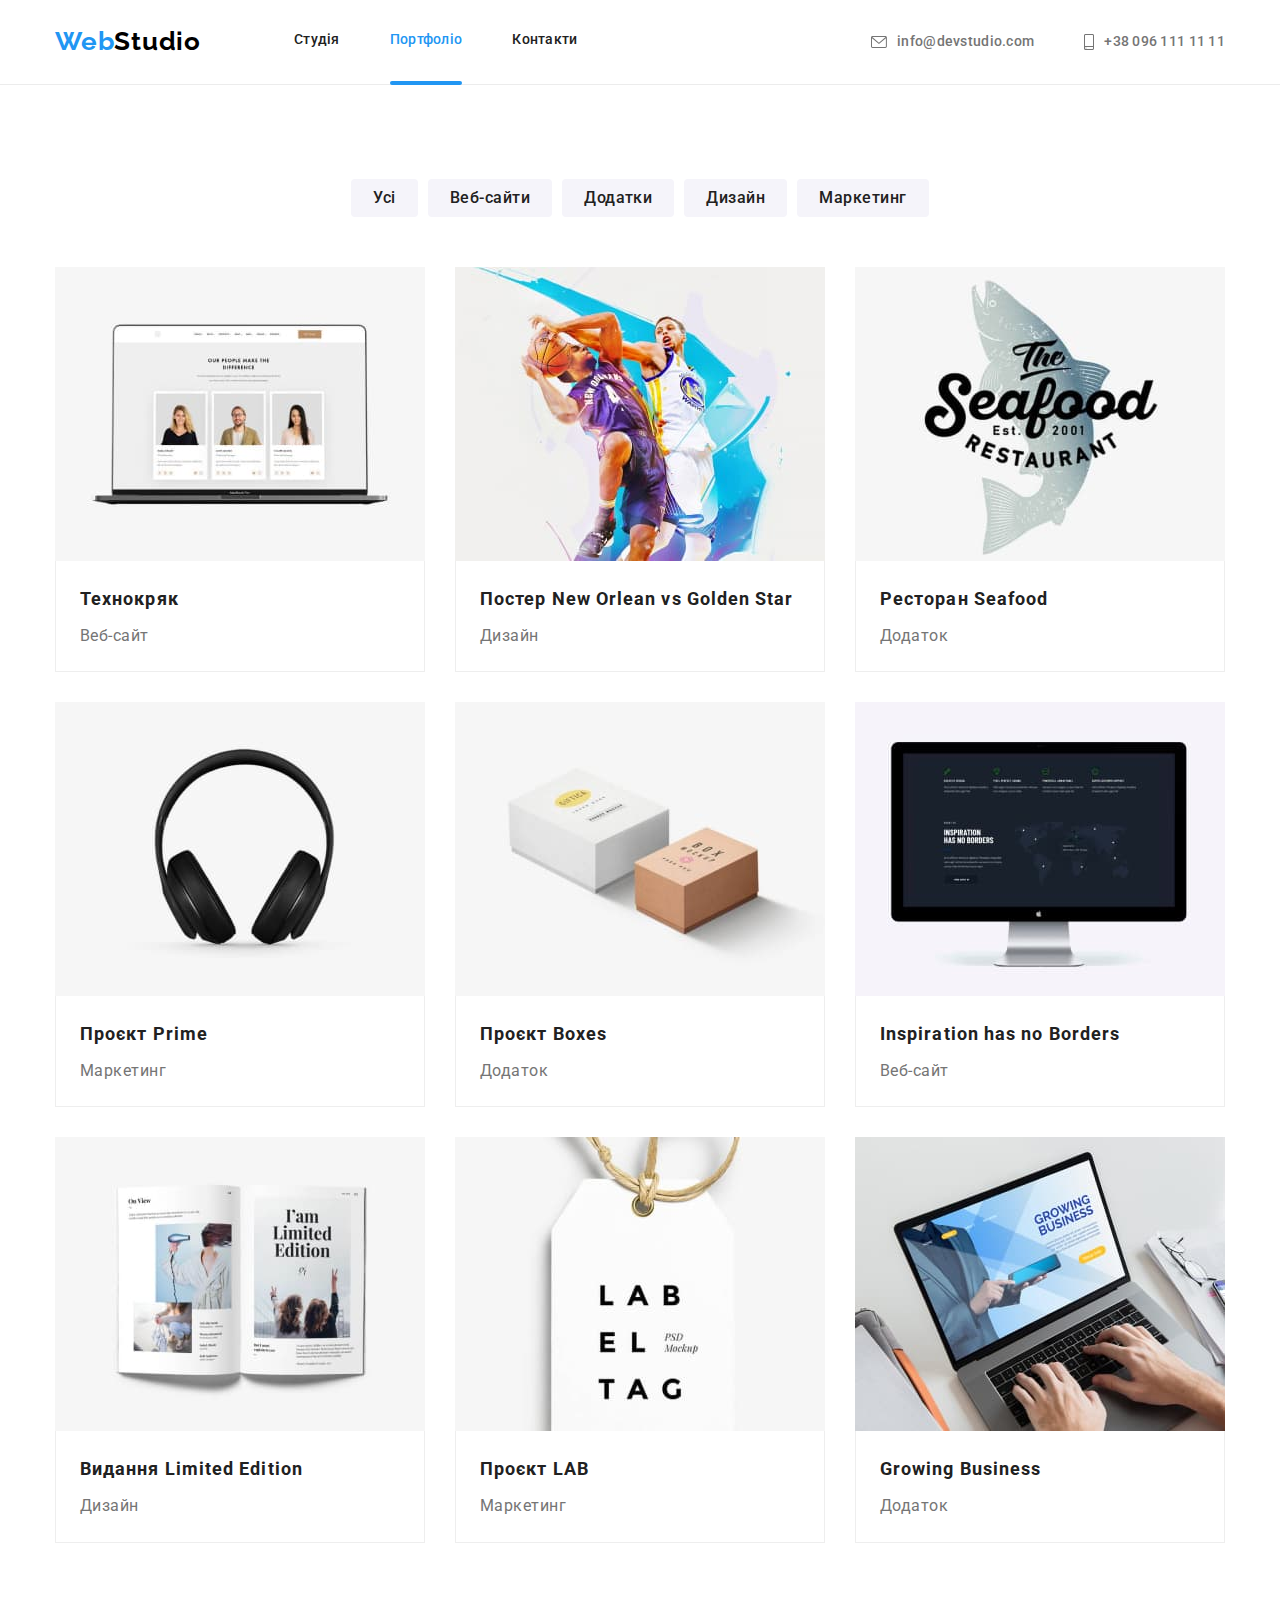
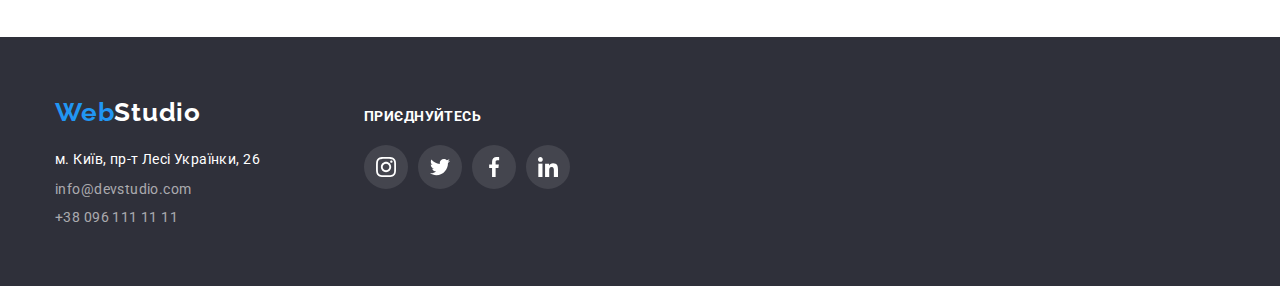
==== portfolio.html @ c05720f3 "Розмітка форми і розсилки в футері" ====
<!DOCTYPE html>
<html lang="uk">
<head>
    <meta charset="UTF-8">
    <meta http-equiv="X-UA-Compatible" content="IE=edge">
    <meta name="viewport" content="width=device-width, initial-scale=1.0">
    <link rel="preconnect" href="https://fonts.googleapis.com">
    <link rel="preconnect" href="https://fonts.gstatic.com" crossorigin>
    <link href="https://fonts.googleapis.com/css2?family=Raleway:wght@700&family=Roboto:wght@400;500;700;900&display=swap"
        rel="stylesheet" 
    />
    <link rel="stylesheet" href="https://cdn.jsdelivr.net/npm/modern-normalize@1.1.0/modern-normalize.min.css" />
    <link rel="stylesheet" href="./css/style.css">
    <title>Портфоліо</title>
    
</head>
<body>
    <!--====================Шапка сторінки-->
    <header class="page-header">
        <div class="container page-header-container">
            <nav class="navigation-header">
                <a href="./index.html" class="logo">Web<span class="wrap">Studio</span></a>
                <ul class="site-nav list">
                    <li class="item"><a href="./index.html" class="link">Студія</a></li>
                    <li class="item"><a href="./portfolio.html" class="link current second">Портфоліо</a></li>
                    <li class="item"><a href="" class="link">Контакти</a></li>
                </ul>
            </nav>
            <ul class="contacts-nav list">
                <li class="contact-nav-item"><a href="mailto:info@devstudio.com" class="mail-link link">
                        <svg class="nav-mail-icon" width="16" height="12">
                            <use href="./images/sprite-icons.svg.svg#icon-mail"></use>
                        </svg>
                        info@devstudio.com</a></li>
                <li class="contact-nav-item"><a href="tel:+380961111111" class="tel-link link">
                        <svg class="nav-tel-icon" width="10" height="16">
                            <use href="./images/sprite-icons.svg.svg#icon-smartphone"></use>
                        </svg>
                        +38 096 111 11 11</a></li>
            </ul>
        </div>
    </header>
    <!--ГОЛОВНА ЧАСТИНА-->
    <main>
        <!--================Кнопки-Фільтри-->
     <section class="section-projects">
        <div class="container">
        <h1 class="visually-hidden">Портфоліо</h1>
        <ul class="filters-list list">
            <li><button type="button" class="filters-button button">Усі</button></li>
            <li><button type="button" class="filters-button button">Веб-сайти</button></li>
            <li><button type="button" class="filters-button button">Додатки</button></li>
            <li><button type="button" class="filters-button button">Дизайн</button></li>
            <li><button type="button" class="filters-button button">Маркетинг</button></li>
        </ul>
        <!--=============Список Проектів-->
        <ul class="projects-list list">
            <li class="projects-list-item">
                <a href="" class="project-link">
                <div class="projects-thumb">
                    <img src="./images/website.jpg" alt="Макет сторінки з резюме людей" width="370">
                        <div class="projects-overlay">
                            <p class="projects-overlay-text">
                                Ресурс пропонує комплексні пропозиції з різним рівнем функціоналу та сервісів. Все це дозволить відвідувачу отримати
                                вичерпні відомості про компанію чи приватну особу.
                            </p>
                        </div>
                </div>
                <div class="project-description-wrap">
                    <h2 class="projects-list-title">Технокряк</h2>
                    <p class="projects-list-text">Веб-сайт</p>
                </div>
                </a>
            </li>
            <li class="projects-list-item">
                <a href="" class="project-link">
                <div class="projects-thumb">
                    <img src="./images/poster.jpg" alt="Два баскетболісти" width="370">
                        <div class="projects-overlay">
                            <p class="projects-overlay-text">
                                Ресурс пропонує комплексні пропозиції з різним рівнем функціоналу та сервісів. Все це дозволить відвідувачу отримати
                                вичерпні відомості про компанію чи приватну особу.
                            </p>
                        </div>
                </div>
                <div class="project-description-wrap">
                    <h2 class="projects-list-title">Постер New Orlean vs Golden Star</h2>
                    <p class="projects-list-text">Дизайн</p>
                </div></a>
            </li>
            <li class="projects-list-item">
                <a href="" class="project-link">
                <div class="projects-thumb">
                    <img src="./images/restaurant-app.jpg" alt="Емблема з рибою" width="370">
                        <div class="projects-overlay">
                            <p class="projects-overlay-text">
                                Ресурс пропонує комплексні пропозиції з різним рівнем функціоналу та сервісів. Все це дозволить відвідувачу отримати
                                вичерпні відомості про компанію чи приватну особу.
                            </p>
                        </div>
                </div>
                <div class="project-description-wrap">
                    <h2 class="projects-list-title">Ресторан Seafood</h2>
                    <p class="projects-list-text">Додаток</p>
                </div></a>
            </li>
            <li class="projects-list-item">
                <a href="" class="project-link">
                <div class="projects-thumb">
                    <img src="./images/project.jpg" alt="Наушники" width="370">
                        <div class="projects-overlay">
                                <p class="projects-overlay-text">
                                    Ресурс пропонує комплексні пропозиції з різним рівнем функціоналу та сервісів. Все це дозволить відвідувачу отримати
                                    вичерпні відомості про компанію чи приватну особу.
                                </p>
                        </div>
                </div>
                <div class="project-description-wrap">
                    <h2 class="projects-list-title">Проєкт Prime</h2>
                    <p class="projects-list-text">Маркетинг</p>
                </div></a>
            </li>
            <li class="projects-list-item">
                <a href="" class="project-link">
                <div class="projects-thumb">
                    <img src="./images/project-boxes.jpg" alt="Дві картонних коробки" width="370">
                        <div class="projects-overlay">
                            <p class="projects-overlay-text">
                                Ресурс пропонує комплексні пропозиції з різним рівнем функціоналу та сервісів. Все це дозволить відвідувачу отримати
                                вичерпні відомості про компанію чи приватну особу.
                            </p>
                        </div>
                </div>
                <div class="project-description-wrap">
                    <h2 class="projects-list-title">Проєкт Boxes</h2>
                    <p class="projects-list-text">Додаток</p>
                </div></a>
            </li>
            <li class="projects-list-item">
                <a href="" class="project-link">
                <div class="projects-thumb">
                    <img src="./images/web-page.jpg" alt="Комп'ютер з мапою і надписами на екрані" width="370">
                        <div class="projects-overlay">
                            <p class="projects-overlay-text">
                                Ресурс пропонує комплексні пропозиції з різним рівнем функціоналу та сервісів. Все це дозволить відвідувачу отримати
                                вичерпні відомості про компанію чи приватну особу.
                            </p>
                        </div>
                </div>
                <div class="project-description-wrap">
                    <h2 class="projects-list-title">Inspiration has no Borders</h2>
                    <p class="projects-list-text">Веб-сайт</p>
                </div></a>
            </li>
            <li class="projects-list-item">
                <a href="" class="project-link">
                <div class="projects-thumb">
                    <img src="./images/edition.jpg" alt="Сторінки журналу" width="370">
                        <div class="projects-overlay">
                            <p class="projects-overlay-text">
                                Ресурс пропонує комплексні пропозиції з різним рівнем функціоналу та сервісів. Все це дозволить відвідувачу отримати
                                вичерпні відомості про компанію чи приватну особу.
                            </p>
                        </div>
                </div>
                <div class="project-description-wrap">
                    <h2 class="projects-list-title">Видання Limited Edition</h2>
                    <p class="projects-list-text">Дизайн</p>
                </div></a>
            </li>
            <li class="projects-list-item">
                <a href="" class="project-link">
                <div class="projects-thumb">
                    <img src="./images/project-lab.jpg" alt="Бирка з надписом" width="370">
                        <div class="projects-overlay">
                            <p class="projects-overlay-text">
                                Ресурс пропонує комплексні пропозиції з різним рівнем функціоналу та сервісів. Все це дозволить відвідувачу отримати
                                вичерпні відомості про компанію чи приватну особу.
                            </p>
                        </div>
                </div>
                <div class="project-description-wrap">
                    <h2 class="projects-list-title">Проєкт LAB</h2>
                    <p class="projects-list-text">Маркетинг</p>
                </div></a>
            </li>
            <li class="projects-list-item">
                <a href="" class="project-link">
                <div class="projects-thumb">
                    <img src="./images/bussines-app.jpg" alt="Ноутбук з заставкою на екрані" width="370">
                        <div class="projects-overlay">
                            <p class="projects-overlay-text">
                                Ресурс пропонує комплексні пропозиції з різним рівнем функціоналу та сервісів. Все це дозволить відвідувачу отримати
                                вичерпні відомості про компанію чи приватну особу.
                            </p>
                        </div>
                </div>
                <div class="project-description-wrap">
                    <h2 class="projects-list-title">Growing Business</h2>
                    <p class="projects-list-text">Додаток</p>
                </div></a>
            </li>
        </ul>
        </div>
     </section>
    </main>
    <!-- ========Футер=========== -->
    <footer class="page-footer">
        <div class="footer-description container">
            <div class="page-footer-container">
                <a href="./index.html" class="logo footer-logo">Web<span class="wrap">Studio</span></a>
                <address class="address-footer">
                    <ul class="address-nav-list list">
                        <li class="adress-item"><a class="link address"
                                href="https://www.google.com/maps/place/%D0%B1%D1%83%D0%BB%D1%8C%D0%B2%D0%B0%D1%80+%D0%9B%D0%B5%D1%81%D1%96+%D0%A3%D0%BA%D1%80%D0%B0%D1%97%D0%BD%D0%BA%D0%B8,+26,+%D0%9A%D0%B8%D1%97%D0%B2,+02000"
                                target="_blank" rel="noopener noreferrer">м. Київ, пр-т Лесі Українки, 26</a></li>
                        <li class="adress-item"><a class="link address-mail"
                                href="mailto:info@devstudio.com">info@devstudio.com</a></li>
                        <li class="adress-item"><a class="link address-tel" href="tel:+380961111111">+38 096 111 11 11</a>
                        </li>
                    </ul>
                </address>
            </div>
            <div>
                <h2 class="sociale-list-footer-title">Приєднуйтесь</h2>
                <ul class="sociale-list-footer list">
                    <li class="sociale-list-item-footer">
                        <a href="" class="sociale-list-link-footer">
                            <svg class="sociale-list-icon-footer">
                                <use href="./images/sprite-icons.svg.svg#icon-instagram"></use>
                            </svg>
                        </a>
                    </li>
                    <li class="sociale-list-item-footer">
                        <a href="" class="sociale-list-link-footer">
                            <svg class="sociale-list-icon-footer">
                                <use href="./images/sprite-icons.svg.svg#icon-twitter"></use>
                            </svg>
                        </a>
                    </li>
                    <li class="sociale-list-item-footer">
                        <a href="" class="sociale-list-link-footer">
                            <svg class="sociale-list-icon-footer">
                                <use href="./images/sprite-icons.svg.svg#icon-facebook"></use>
                            </svg>
                        </a>
                    </li>
                    <li class="sociale-list-item-footer">
                        <a href="" class="sociale-list-link-footer">
                            <svg class="sociale-list-icon-footer">
                                <use href="./images/sprite-icons.svg.svg#icon-linkedin"></use>
                            </svg>
                        </a>
                    </li>
                </ul>
            </div>
        </div>
    </footer>
    <script src="./js/modal.js"></script>
</body>
</html>
---- css/style.css ----
/*=============================== ОСНОВНІ СТИЛІ=========================== */
:root{
    --primary-text-color: #757575;
    --title-text-color: #212121;
    --accent-color:#2196F3;
    --fond-color:#FFFFFF;;
    --secondary-fond-color:#2F303A;
    --buttons-fond-color:#F5F4FA; 
    --contacts-color:rgba(255, 255, 255, 0.6);
    --header-logo-color:#000000;
    --transition-dur-and-func:250ms cubic-bezier(0.4, 0, 0.2, 1);
}

body{
    font-family: 'Roboto', sans-serif;
    color:var(--primary-text-color);
    background-color:var(--fond-color);
    position: relative;
    margin: 0;
}

.logo{
    color: var(--accent-color);
    font-family: 'Raleway', sans-serif;
    font-style: normal;
    font-weight: 700;
    font-size: 26px;
    line-height: 1.19;
    letter-spacing: 0.03em;
    text-decoration: none;
    margin-right: 93px;
}

.page-header .wrap{
    color: var(--header-logo-color);
}

a{text-decoration: none;
}

.list{
    list-style: none;
}

h1,
h2,
h3,
h4,
h5,
h6,
p {
    margin-top: 0;
    margin-bottom: 0;
}

ul{
    margin-top: 0;
    margin-bottom: 0;
    padding-left: 0;
}

img {
    display: block;

}

.container{
    width: 1200px;
    margin-left: auto;
    margin-right: auto;
    padding-left: 15px;
    padding-right: 15px;
}

.visually-hidden {
    position: absolute;
    width: 1px;
    height: 1px;
    margin: -1px;
    padding: 0;
    overflow: hidden;
    border: 0;
    clip: rect(0 0 0 0);
}

/* ==================Кнопки===================== */
.button {
    border-radius: 4px;

    color: var(--title-text-color);
    background-color: var(--buttons-fond-color);

    font-family: inherit;
    font-weight: 500;
    font-size: 16px;
    line-height: 1.6;
    text-align: center;
    letter-spacing: 0.03em;
    cursor: pointer;
    border-color: transparent;
    border: none;
}

.button:hover,
.button:focus {
    color: var(--fond-color);
    background-color: var(--accent-color);
}

/* ============================СТИЛІ ДЛЯ СТУДІЯ======================= */

/* =================НАВІГАЦІЯ ХЕДЕРА========================*/

.site-nav{
    display: flex;
    padding-top: 32px;
    padding-bottom: 32px;
}

.site-nav .item + .item{
    margin-left: 50px;
}

.site-nav .link{
    display: block;

    color:var(--title-text-color);

    font-weight: 500;
    font-size: 14px;
    line-height: 1.14;
    letter-spacing: 0.02em;
    text-decoration: none;

    transition: color var(--transition-dur-and-func);
}

.site-nav .link:hover,
.site-nav .link:focus{
    color:var(--accent-color);
}

.current::after{
    content: '';
    display: block;
    position: relative;
    top: 33px;
    width: 100%;
    height: 4px;
    background-color: var(--accent-color);
    border-radius: 2px;
}

.current.second::after {
    width: 100%;
}

.site-nav .link.current{
    color:var(--accent-color);
}

.contacts-nav{
    display: flex;
    align-items: center;
    margin-left: auto;
    padding-top: 32px;
    padding-bottom: 32px;
    transition: color var(--transition-dur-and-func);
}

.contacts-nav .link:hover,
.contacts-nav .link:focus {
    color: var(--accent-color);
}

.contact-nav-item{  
    margin-left: 50px;
}

.mail-link,
.tel-link {  
    display: flex;
    color:var(--primary-text-color);
    font-weight: 500;
    font-size: 14px;
    line-height: 1.14;
    letter-spacing: 0.02em;
    margin-left: auto;

    transition: fill var(--transition-dur-and-func);
} 

.navigation-header{
    display: flex;
    align-items: center;
}

.navigation-header .logo{
    padding-top: 24px ;
    padding-bottom: 25px;
}

.page-header{
   border-bottom: 1px solid #ECECEC;
}

.page-header-container{
    display: flex;
    align-items: center;
}

.nav-mail-icon,
.nav-tel-icon{
    align-self: center;
    margin-right: 10px;
    fill: var(--primary-text-color);
    
}

.mail-link:hover .nav-mail-icon,
.mail-link:focus .nav-mail-icon{
    fill:var(--accent-color);
    
}

.tel-link:hover .nav-tel-icon,       
.tel-link:focus .nav-tel-icon{
    fill: var(--accent-color);
}


/* ===================================ГЕРОЙ========================== */
.hero-background{
    background-color: var(--secondary-fond-color);
    max-width: 1600px;
    margin: auto; 
}

.hero{
    text-align: center;
    background-color: #C4C4C4;
    padding-top: 200px;
    padding-bottom: 200px;
    max-width: 1600px;
    margin-left: auto;
    margin-right: auto;

    background-color: var(--secondary-fond-color);
    background-image: linear-gradient(rgba(47, 48, 58, 0.4),rgba(47, 48, 58, 0.4)),
    url('../images/hero-foto.jpg');
    background-repeat: no-repeat;
    background-position: center;
    background-size: cover;
}

.hero .title{
    width: 696px;
    margin-bottom: 30px;
    margin-left: auto;
    margin-right: auto;
     
    color:var(--fond-color);
    
    font-weight: 900;
    font-size: 44px;
    line-height: 1.37;
    text-align: center;
    letter-spacing: 0.06em;
    text-transform: uppercase;
}

.primary-btn{ /*кнопка в герої*/
    color: var(--fond-color);
    background-color: var(--accent-color);
    
    min-width: 216px;
    padding: 10px 32px;
    font-weight: 700;
    font-size: 16px;
    line-height: 1.9;
    letter-spacing: 0.06em;

    transition: background-color var(--transition-dur-and-func), color var(--transition-dur-and-func);
}

.primary-btn:hover,
.primary-btn:focus{
    background-color: #188CE8;
    color: var(--fond-color);
}


/* =============Переваги=========== */
.features-icon{
    width: 70px;
    height: 70px;
}

.features-icon-link{
    display: flex;
    justify-content: center;
    align-items: center;
    margin-bottom: 30px;
    
    width: 270px;
    height: 120px;
    background: #F5F4FA;
    border-radius: 4px
}

.features-icon-list{
    display: flex;
    justify-content: center;
    
}
.section-features{
    padding-top: 94px;
    padding-bottom: 94px;
}

.features.list {
    display: flex;
    flex-wrap: wrap;
    column-gap: 30px;
}

.features .item {
    width: 270px;
    height: 120px;
    flex-basis: calc((100% - 3 * 30px) / 4);
}

.features.list .title {
    width: 270px;
    margin-bottom: 10px;

    color: var(--title-text-color);

    font-size: 14px;
    line-height: 1.14;
    letter-spacing: 0.03em;
    text-transform: uppercase;
}

.features.list .text {
    font-size: 14px;
    line-height: 1.7;
    letter-spacing: 0.03em;
}
/* ===============WORK============== */
.section-work{
    padding-top: 94px;
    padding-bottom: 94px;
}

.work.list{
    display: flex;
    flex-wrap: wrap;
    column-gap: 30px;
}

.work .item{
    position: relative;
    width: 370px;
    flex-basis: calc((100% - 2 * 30px) / 3);
}

.section-work-title,
.section-team-title{
    margin-bottom: 50px;

    color: var(--title-text-color);
    font-size: 36px;
    line-height: 1.17;
    text-align: center;
    letter-spacing: 0.03em;
}

.work-list-link{
    position: absolute;
    top: auto;
    bottom: 0px;

    width: 100%;
    height: 70px;
    background: rgba(47, 48, 58, 0.8); 
}

.work-list-description{
    padding-top: 27px;

    color: var(--fond-color);

    font-weight: 700;
    font-size: 14px;
    line-height: 1.14;
    text-align: center;
    letter-spacing: 0.03em;
    text-transform: uppercase;
}


/* ==================TEAM============== */
.section-team{
    padding-top: 94px;
    padding-bottom: 94px;
    background-color:#F5F4FA;;
}

.team.list{
    display: flex;
    flex-wrap: wrap;
    column-gap: 30px;
}

.team .item {
    flex-basis: calc((100% - 3 * 30px)  / 4);
    box-shadow: 0px 1px 3px rgba(0, 0, 0, 0.12), 0px 1px 1px rgba(0, 0, 0, 0.14), 0px 2px 1px rgba(0, 0, 0, 0.2);
    border-radius: 0px 0px 4px 4px;
}

.team.list .title{
    color: var(--title-text-color);

    font-weight: 500;
    font-size: 16px;
    line-height: 1.9;
    letter-spacing: 0.03em
}

.team.list .text{
    font-size: 16px;
    line-height: 1.9;
    letter-spacing: 0.03em;
    margin-bottom: 16px;
}

.team-description-wrap{
    text-align: center;
    padding-top: 30px ;
    padding-bottom: 30px;
    background: var(--fond-color)
}
/* ==============Іконки під фото команди============ */
.social-list{
    display: flex;
    justify-content: center;
    column-gap: 10px;
}

.social-list-icon{
    width: 20px;
    height: 20px;
    fill: #AFB1B8;
    transition: fill var(--transition-dur-and-func);
}

.sociale-list-link{
    display: flex;
    justify-content: center;
    align-items: center;
    color: #AFB1B8;

    width: 44px;
    height: 44px;
    border-radius: 50%;
    background-color: var(--fond-color);

    transition: background-color var(--transition-dur-and-func);
}

.sociale-list-link:hover,
.sociale-list-link:focus{
    background-color: var(--accent-color);
}

.sociale-list-link:hover .social-list-icon,
.sociale-list-link:focus .social-list-icon{
    fill: var(--fond-color)
} 
/* ====================Клієнти-компанії======================= */
.customers-section{
    padding-top: 94px;
    padding-bottom: 94px;
}

.section-customers-title{
    margin-bottom: 50px;

    color: var(--title-text-color);

    font-weight: 700;
    font-size: 36px;
    line-height: 1.16;
    text-align: center;
    letter-spacing: 0.03em;
}

.customers-list-item{
    transition: fill var(--transition-dur-and-func),
    border-color var(--transition-dur-and-func);
}

.customers-list-icon{
    width: 106px;
    height: 60px;
    fill: #AFB1B8;

}
.customers-list{
    display: flex;
    justify-content: center;
    column-gap: 30px;
}
.customers-list-link{
    display: flex;
    justify-content: center;
    align-items: center;

    width: 170px;
    height: 92px;
    border: 1px solid #AFB1B8;
    border-radius: 4px;
    background: var(--fond-color);

}

.customers-list-link:hover .customers-list-icon,
.customers-list-link:focus .customers-list-icon {
    fill: var(--accent-color);
    border-color: var(--accent-color);
}

.customers-list-link:hover,
.customers-list-link:focus{
    fill: var(--accent-color);
    border-color: var(--accent-color);
} 

/* =============ПОРТФОЛІО============ */
/* ===================Фільтер проектів (кнопки) */
.filters-list{
    display: flex;
    flex-wrap: wrap;
    justify-content:center;
    margin-bottom: 50px;
    column-gap: 10px;
}

.filters-button{
    padding: 6px 22px;
    transition: box-shadow var(--transition-dur-and-func),
    color var(--transition-dur-and-func),
    background-color var(--transition-dur-and-func);
    
}

.filters-button:hover,
.filters-button:focus{
    background-color: var(--accent-color);
    box-shadow: 0px 3px 1px rgba(0, 0, 0, 0.1), 
    0px 1px 2px rgba(0, 0, 0, 0.08), 
    0px 2px 2px rgba(0, 0, 0, 0.12);
}

/*======================= Список проектів */
.section-projects{
    padding-top: 94px;
    padding-bottom: 94px;
}

.projects-list{
    display: flex;
    flex-wrap: wrap;
    gap: 30px;
}

.project-description-wrap{
    border: 1px solid #EEEEEE;
    border-top: none;
}

.projects-list-title{
    margin-bottom: 4px;
    padding-top: 20px;
    padding-left: 24px;

    color: var(--title-text-color);

    font-size: 18px;
    line-height: 2;
    letter-spacing: 0.06em;
}

.project-link{
    display: block;
    transition: box-shadow var(--transition-dur-and-func);
}

.project-link:hover,
.project-link:focus{
    box-shadow: 0px 1px 1px rgba(0, 0, 0, 0.12), 
    0px 4px 4px rgba(0, 0, 0, 0.06), 
    1px 4px 6px rgba(0, 0, 0, 0.16);
}

.projects-list-text{
    color: var(--primary-text-color);
    margin-bottom: 20px;
    padding-left: 24px;

    font-size: 16px;
    line-height: 1.9;
    letter-spacing: 0.03em;
}

/* =========================Overlay==================== */
.projects-thumb {
    position: relative;
    overflow: hidden;
}

.projects-overlay{
    position: absolute;
    height: 100%;  
    width: 100%;
    top:0;
    left:0;

    transform: translateY(100%);
    transition: transform var(--transition-dur-and-func);

    background-color: rgba(33, 150, 243, 0.9);

    font-weight: 400;
    font-size: 18px;
    line-height: 1.55;
    letter-spacing: 0.03em;
    
}

.projects-overlay-text{
    color: var(--fond-color);
    padding: 63px 24px; 
}

.project-link:hover .projects-overlay,
.project-link:focus .projects-overlay{
    transform: translateY(0);
}

/*=================ФУТЕР============== */
.page-footer {
    letter-spacing: 0.03em;
    background-color: var(--secondary-fond-color);
    padding-top: 60px;
    padding-bottom: 60px;
}

.address-footer{
 margin-top: 20px;
}

.footer-description{
    display: flex;
    align-items: baseline;
} 

.page-footer .wrap{
    color: var(--fond-color);
}

.page-footer-container{
    margin-right: 70px;
}

.address{
    color: var(--fond-color);
    font-weight: 400;
    font-size: 14px;
    line-height: 1.7;  
    letter-spacing: 0.03em;
    text-decoration: none;
    font-style: normal;
}

.address-nav-list{
    display: flex;
    flex-direction: column;
    row-gap: 9px;
}

/* .address-nav-list .address-item + .address-item{
    padding-bottom: 9px;
} */

.address-mail,
.address-tel{
    color: var(--contacts-color);

    font-weight: 400;
    font-size: 14px;
    line-height: 1.7px;
    letter-spacing: 0.03em;
    text-decoration: none;
    font-style: normal;
}

.address-nav-list .link{
    transition: color var(--transition-dur-and-func);
}

.address-nav-list .link:hover,
.address-nav-list .link:focus {
    color: var(--accent-color);
}

/* ==============Приєднуйтесь та іконки============ */
.sociale-list-footer-title{
    margin-bottom: 20px;
    
    font-weight: 700;
    font-size: 14px;
    line-height: 1.14;
    letter-spacing: 0.03em;
    text-transform: uppercase;
    
    color: var(--fond-color);
}

.sociale-list-footer {
    display: flex;
    column-gap: 10px;
}

.sociale-list-icon-footer{
    width: 20px;
    height: 20px;
    fill: var(--fond-color);

    transition: fill var(--transition-dur-and-func); 
}

.sociale-list-link-footer {
    display: flex;
    justify-content: center;
    align-items: center;

    width: 44px;
    height: 44px;
    border-radius: 50%;
    background: rgba(255, 255, 255, 0.1);

    transition: background-color var(--transition-dur-and-func);
}

.sociale-list-link-footer:hover,
.sociale-list-link-footer:focus {
    background-color: var(--accent-color);
}

.sociale-list-link-footer:hover .social-list-icon-footer,
.sociale-list-link-footer:focus .social-list-icon-footer {
    fill: var(--fond-color)
}
/* FOOTER SUBSCRIBE РОЗСИЛКА В ФУТЕРІ */
.footer-subscribe{
    width: 520px;
    margin-left: 92px;
}

.footer-form-subscribe-title{
   margin-bottom: 20px;

    font-weight: 700;
    font-size: 14px;
    line-height: 1.14;
    letter-spacing: 0.03em;
    text-transform: uppercase;
    color: var(--fond-color);
}

.footer-form{
    display: flex;
    align-self: center;
}

.footer-form-input {
    width: 358px;
    padding: 15px 16px;
    color: var(--fond-color);
    border: 1px solid rgba(255, 255, 255, 0.3);
    filter: drop-shadow(0px 4px 4px rgba(0, 0, 0, 0.15));
    border-radius: 4px;
    background: #2F303A;

    transition: border-color var(--transition-dur-and-func);
}

.form-footer-icon{
    position: absolute;
    bottom: 50%;
    right: 28px;
    transform: translateY(10px);
    fill: var(--fond-color);
}

.footer-form-input::placeholder{
    font-size: 16px;
    line-height: 1.25;
    color: rgba(255, 255, 255, 0.6);
}


 .footer-form-input:focus{
    border-color: var(--accent-color);
} 


.footer-form-subscribe-btn{
    position: relative;
    display: flex;
    align-items: center;
    text-align: center;
    padding: 8px 28px;
    margin-left: 12px;
    min-width: 200px;
     
    font-weight: 700;
    line-height: 1.9;
    letter-spacing: 0.06em;
    cursor: pointer;
    
    background: var(--accent-color);
    box-shadow: 0px 4px 4px rgba(0, 0, 0, 0.15);
    border-radius: 4px;
    border-color: transparent;
    color: #FFFFFF;
    
    transition: background-color var(--transition-dur-and-func);
}

.footer-form-subscribe-btn:hover,
.footer-form-subscribe-btn:focus{
    background-color: #188CE8;
}


/* ======================Backdrop===================== */

.backdrop{
    position: fixed;
    top: 0;
    left: 0;
    width: 100%;
    height: 100%;
    z-index: 100;

    background-color: rgba(0, 0, 0, 0.2);

    transition: transform var(--transition-dur-and-func), opacity var(--transition-dur-and-func),
    visibility var(--transition-dur-and-func);
}

.backdrop.is-hidden {
    opacity: 0;
    visibility: hidden;
    pointer-events: none;
    transform: scale(1.2);
}

/* ======================Modal===================== */
.modal{
   position: absolute;
   top: 50%;
   left: 50%;
   transform: translate(-50%, -50%);
   width: 528px;
   background-color: var(--fond-color);

   box-shadow: 0px 1px 3px rgba(0, 0, 0, 0.12),
   0px 1px 1px rgba(0, 0, 0, 0.14),
   0px 2px 1px rgba(0, 0, 0, 0.2);
   border-radius: 4px;
}

.modal-close-btn{
    position: absolute;
    top: 8px;
    right: 8px;

    display: flex;
    justify-content: center;
    align-items: center;

    width: 30px;
    height: 30px;
    border-radius: 50%;
    background-color: var(--fond-color);
    border: 1px solid rgba(0, 0, 0, 0.1);
    padding: 0; 
    cursor: pointer;

    transition: fill var(--transition-dur-and-func);
}

.modal-close-btn:hover .modal-close-btn-icon,
.modal-close-btn:focus .modal-close-btn-icon{
    fill: var(--accent-color);
}

/* =========================ФОРМА================== */
.form{
    margin: 0 40px;
}

.form-title{
    margin-bottom: 12px;
    margin-top: 32px;
    font-weight: 700;
    font-size: 20px;
    line-height: 1.15;
    text-align: center;
    letter-spacing: 0.03em;
    
    color: var(--title-text-color);
}

.label{
    display: block;
    padding-bottom: 4px;

    font-size: 12px;
    line-height: 1.16;
    letter-spacing: 0.01em;
    
     color: var(--primary-text-color);
}

.input{
    width: 100%;
    height: 40px;
    padding: 12px 16px;

    border: 1px solid rgba(33, 33, 33, 0.2);
    border-radius: 4px;
    outline: none;

    font-size: 12px;
    line-height: 1.16;
    letter-spacing: 0.01em;
    
    transition: border-color var(--transition-dur-and-func), 
    fill var(--transition-dur-and-func);
}

.input:focus{
    border-color: var(--accent-color);
}

.input:focus + .input-icon{
    fill: var(--accent-color);
}

.input-wrapper {
    position: relative;
    margin-bottom: 10px;
}

.input-icon {
    position: absolute;
    left: 12px;
    top: 50%;
    transform: translateY(-50%);
}

.line{
    padding-left: 42px;
}

.textarea{
    height: 120px;
    resize: none;
    margin-bottom: 20px; 
}

.textarea::placeholder{
    color: rgba(117, 117, 117, 0.5);
}


.check-label{
    display: flex;
    align-items: center;
    justify-content: center;
    margin-bottom: 30px;
}

.check-input {
    transition: background-color var(--transition-dur-and-func),
    fill var(--transition-dur-and-func),
    filter var(--transition-dur-and-func);
}


.check-icon{
    border: 2px solid #212121;
    border-radius: 2px;
    cursor: pointer;
    padding: 1px;
    margin-right: 9px;
}

.check-input:checked + .check-icon{
    background-color: var(--accent-color);
    filter: drop-shadow(0px 4px 4px rgba(0, 0, 0, 0.25));
    border: transparent;
}

.check-input:focus + .check-icon{
    box-shadow: 0 0 0 1px var(--accent-color);
}


.check-icon-vector{
    display: none;
}

.check-input:checked + .check-icon .check-icon-vector{
    display: block;
    fill: #FFFFFF;
}

.check-text{
    font-size: 14px;
    line-height: 1.7;
    letter-spacing: 0.03em;
    margin-right: 9px;
}

.check-link{
    color: var(--accent-color);
    text-decoration: underline;
}

.form-button{
    display: flex;
    align-items: center;
    text-align: center;
    padding: 10px 52px;
    margin: 0 auto;
    margin-bottom: 45px;

    font-weight: 700;
    line-height: 1.9;
    letter-spacing: 0.06em;

    box-shadow: 0px 4px 4px rgba(0, 0, 0, 0.15);
    background-color: var(--accent-color);
    color: #FFFFFF;

    transition: background-color var(--transition-dur-and-func);
}

.form-button:hover,
.form-button:focus{
    background-color: #188CE8;
}
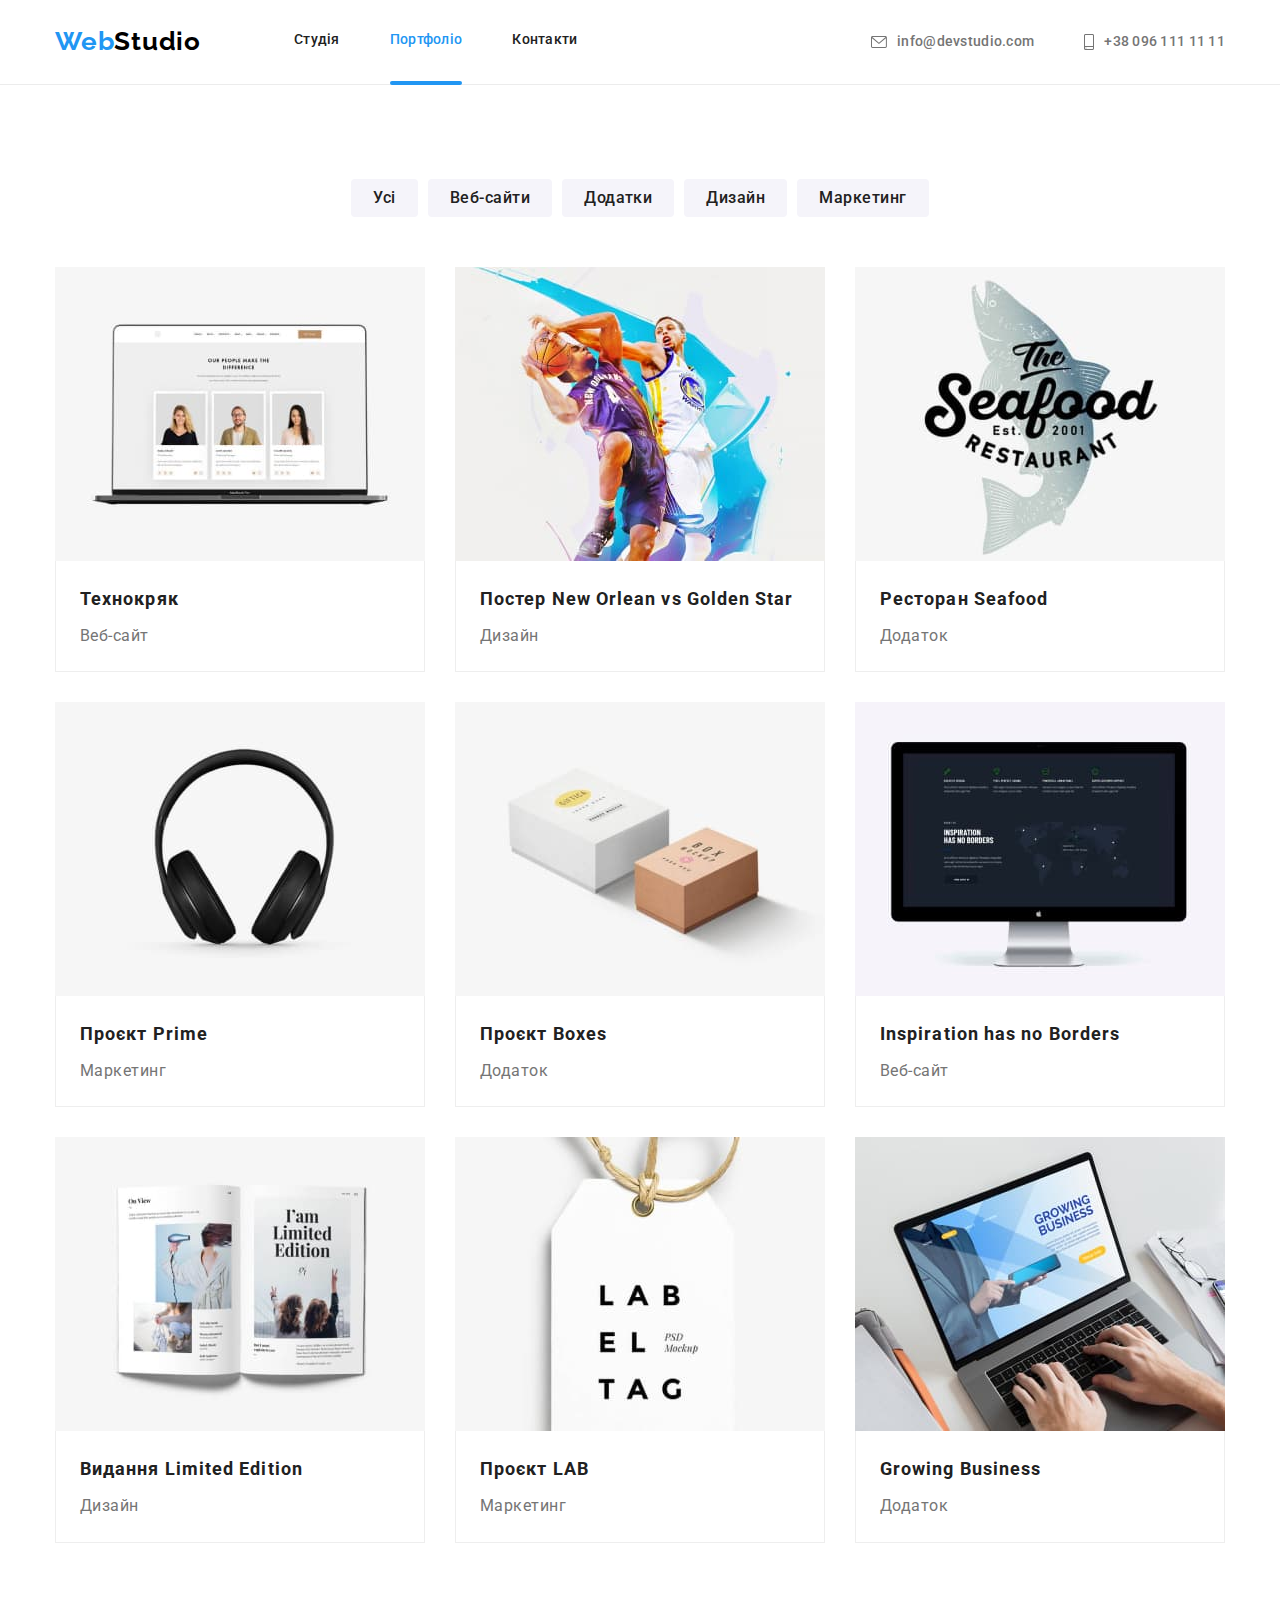
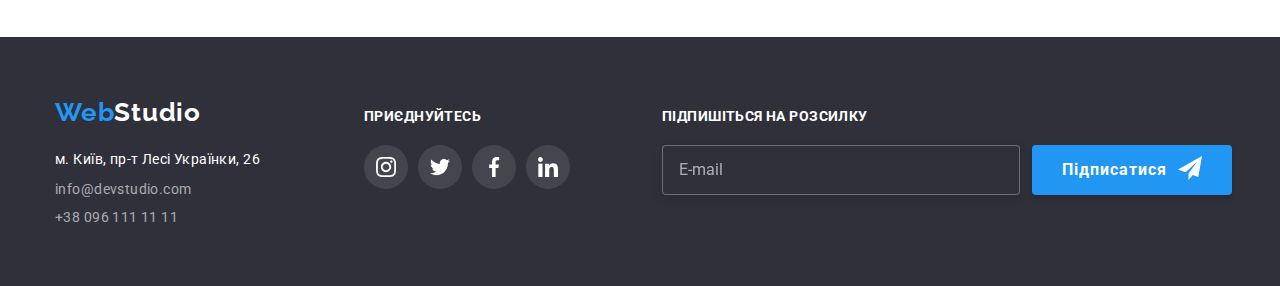
==== commit 3de87648: "Додає розсилку в футер в Портфоліо" ====
--- a/portfolio.html
+++ b/portfolio.html
@@ -205,57 +205,71 @@
      </section>
     </main>
     <!-- ========Футер=========== -->
-    <footer class="page-footer">
-        <div class="footer-description container">
-            <div class="page-footer-container">
-                <a href="./index.html" class="logo footer-logo">Web<span class="wrap">Studio</span></a>
-                <address class="address-footer">
-                    <ul class="address-nav-list list">
-                        <li class="adress-item"><a class="link address"
-                                href="https://www.google.com/maps/place/%D0%B1%D1%83%D0%BB%D1%8C%D0%B2%D0%B0%D1%80+%D0%9B%D0%B5%D1%81%D1%96+%D0%A3%D0%BA%D1%80%D0%B0%D1%97%D0%BD%D0%BA%D0%B8,+26,+%D0%9A%D0%B8%D1%97%D0%B2,+02000"
-                                target="_blank" rel="noopener noreferrer">м. Київ, пр-т Лесі Українки, 26</a></li>
-                        <li class="adress-item"><a class="link address-mail"
-                                href="mailto:info@devstudio.com">info@devstudio.com</a></li>
-                        <li class="adress-item"><a class="link address-tel" href="tel:+380961111111">+38 096 111 11 11</a>
+        <footer class="page-footer">
+            <div class="footer-description container">
+                <div class="page-footer-container">
+                    <a href="./index.html" class="logo footer-logo">Web<span class="wrap">Studio</span></a>
+                    <address class="address-footer">
+                        <ul class="address-nav-list list">
+                            <li class="adress-item"><a class="link address"
+                                    href="https://www.google.com/maps/place/%D0%B1%D1%83%D0%BB%D1%8C%D0%B2%D0%B0%D1%80+%D0%9B%D0%B5%D1%81%D1%96+%D0%A3%D0%BA%D1%80%D0%B0%D1%97%D0%BD%D0%BA%D0%B8,+26,+%D0%9A%D0%B8%D1%97%D0%B2,+02000"
+                                    target="_blank" rel="noopener noreferrer">м. Київ, пр-т Лесі Українки, 26</a></li>
+                            <li class="adress-item"><a class="link address-mail"
+                                    href="mailto:info@devstudio.com">info@devstudio.com</a></li>
+                            <li class="adress-item"><a class="link address-tel" href="tel:+380961111111">+38 096 111 11 11</a>
+                            </li>
+                        </ul>
+                    </address>
+                </div>
+                <div>
+                    <h2 class="sociale-list-footer-title">Приєднуйтесь</h2>
+                    <ul class="sociale-list-footer list">
+                        <li class="sociale-list-item-footer">
+                            <a href="" class="sociale-list-link-footer">
+                                <svg class="sociale-list-icon-footer">
+                                    <use href="./images/sprite-icons.svg.svg#icon-instagram"></use>
+                                </svg>
+                            </a>
+                        </li>
+                        <li class="sociale-list-item-footer">
+                            <a href="" class="sociale-list-link-footer">
+                                <svg class="sociale-list-icon-footer">
+                                    <use href="./images/sprite-icons.svg.svg#icon-twitter"></use>
+                                </svg>
+                            </a>
+                        </li>
+                        <li class="sociale-list-item-footer">
+                            <a href="" class="sociale-list-link-footer">
+                                <svg class="sociale-list-icon-footer">
+                                    <use href="./images/sprite-icons.svg.svg#icon-facebook"></use>
+                                </svg>
+                            </a>
+                        </li>
+                        <li class="sociale-list-item-footer">
+                            <a href="" class="sociale-list-link-footer">
+                                <svg class="sociale-list-icon-footer">
+                                    <use href="./images/sprite-icons.svg.svg#icon-linkedin"></use>
+                                </svg>
+                            </a>
                         </li>
                     </ul>
-                </address>
-            </div>
-            <div>
-                <h2 class="sociale-list-footer-title">Приєднуйтесь</h2>
-                <ul class="sociale-list-footer list">
-                    <li class="sociale-list-item-footer">
-                        <a href="" class="sociale-list-link-footer">
-                            <svg class="sociale-list-icon-footer">
-                                <use href="./images/sprite-icons.svg.svg#icon-instagram"></use>
-                            </svg>
-                        </a>
-                    </li>
-                    <li class="sociale-list-item-footer">
-                        <a href="" class="sociale-list-link-footer">
-                            <svg class="sociale-list-icon-footer">
-                                <use href="./images/sprite-icons.svg.svg#icon-twitter"></use>
-                            </svg>
-                        </a>
-                    </li>
-                    <li class="sociale-list-item-footer">
-                        <a href="" class="sociale-list-link-footer">
-                            <svg class="sociale-list-icon-footer">
-                                <use href="./images/sprite-icons.svg.svg#icon-facebook"></use>
-                            </svg>
-                        </a>
-                    </li>
-                    <li class="sociale-list-item-footer">
-                        <a href="" class="sociale-list-link-footer">
-                            <svg class="sociale-list-icon-footer">
-                                <use href="./images/sprite-icons.svg.svg#icon-linkedin"></use>
-                            </svg>
-                        </a>
-                    </li>
-                </ul>
-            </div>
-        </div>
-    </footer>
+                </div>
+                <div class="footer-subscribe">
+                    <h2 class="footer-form-subscribe-title">Підпишіться на розсилку</h2>
+                    <form class="footer-form">
+                        <label for="footer-form-subscribe">
+                            <input class="footer-form-input" type="email" name="subscribe-mail" id="subscribe"
+                                placeholder="E-mail">
+                        </label>
+                        <button type="submit" class="footer-form-subscribe-btn">Підписатися
+                            <span class="footer-form-wrapper">
+                                <svg class="form-footer-icon" width="24px" height="24px">
+                                    <use href="./images/sprite-icons.svg.svg#icon-send"></use>
+                                </svg>
+                            </span></button>
+                    </form>
+                </div>
+        </footer>
     <script src="./js/modal.js"></script>
 </body>
 </html>